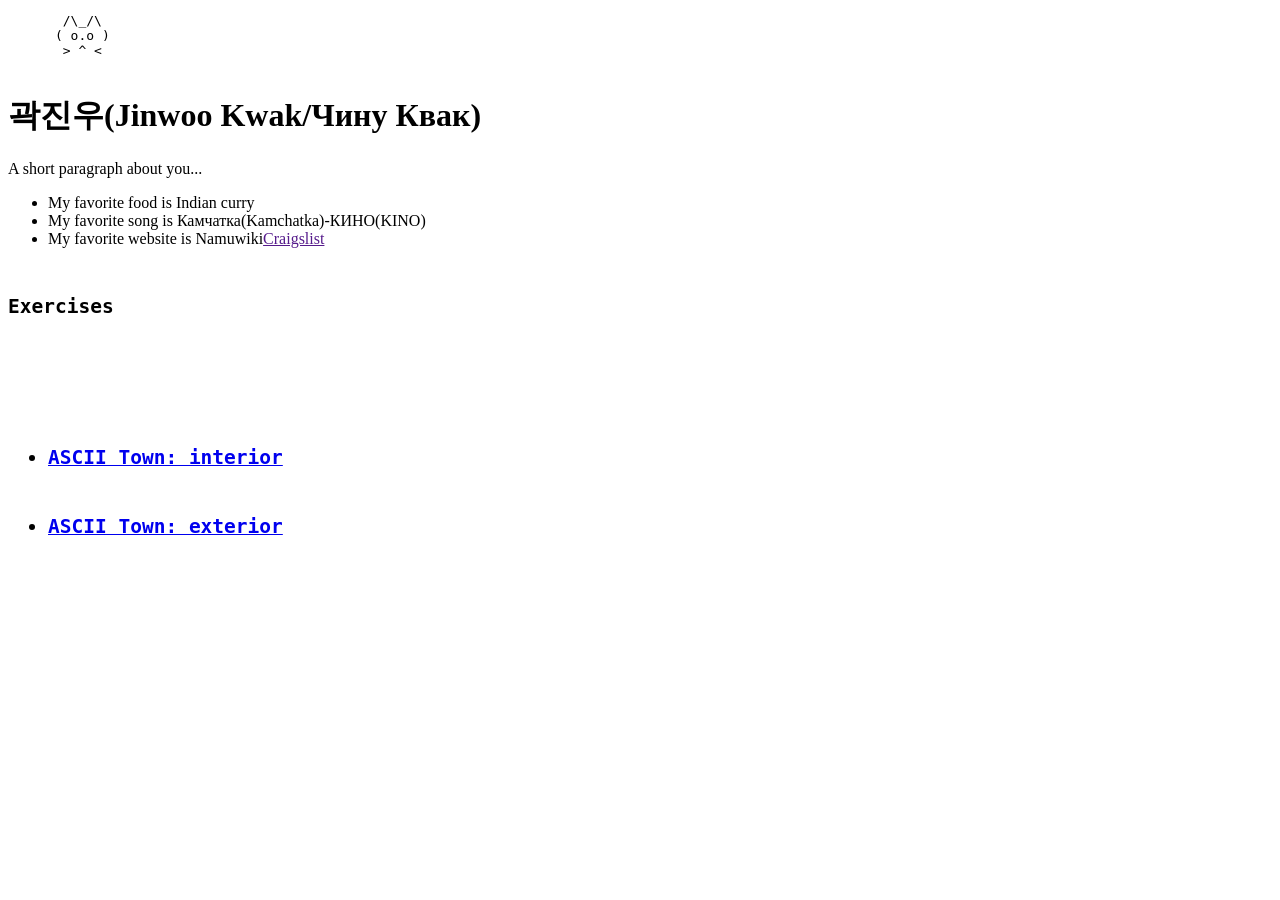
==== index.html @ 53a156f2 "Fixed some code" ====
<!DOCTYPE html>
<html>

<head>
  <title>Jinwoo Kwak | UI Design Programming 1</title>
  <meta charset="utf-8" />
</head>

<body>

  <!-- this is where my code is-->
  <div id="grid">
    <div id="left-column" class="scroll">  

      <pre>
       /\_/\
      ( o.o )
       > ^ <
      </pre>
      <!-- my favorite pokemon -->
      <!-- <img src="https://archives.bulbagarden.net/media/upload/2/24/Spr_2c_054.png" alt="Psyduck" /> -->

      <!-- about me-->
      <h1>곽진우(Jinwoo Kwak/Чину Квак)</h1>  
      <p class="desc">A short paragraph about you...</p>
      <ul>
        <li>My favorite food is Indian curry</li>
        <li>My favorite song is Камчатка(Kamchatka)-КИНО(KINO)</li>
        <li>My favorite website is Namuwiki<a href="">Craigslist</a></li>
      </ul>
    </div>
  </div>
</body>
</html>

<!DOCTYPE html>
<html>
  <head>
        <title>Ascii Town: jinwoo</title>
        <meta charset="utf-8" />
  </head>
  <body>
    <div id="grid">
    <div id="left-column" class="scroll"> 
    <pre>
      <h2>Exercises<h2/>
        <ul>
          <li><a href="ascii_town/interior-jinwookwak.html">ASCII Town: interior</a></li>
          <li><a href="ascii_town/exterior-jinwookwak.html">ASCII Town: exterior</a></li>
        </ul>
    </pre>
  </body>
</html>
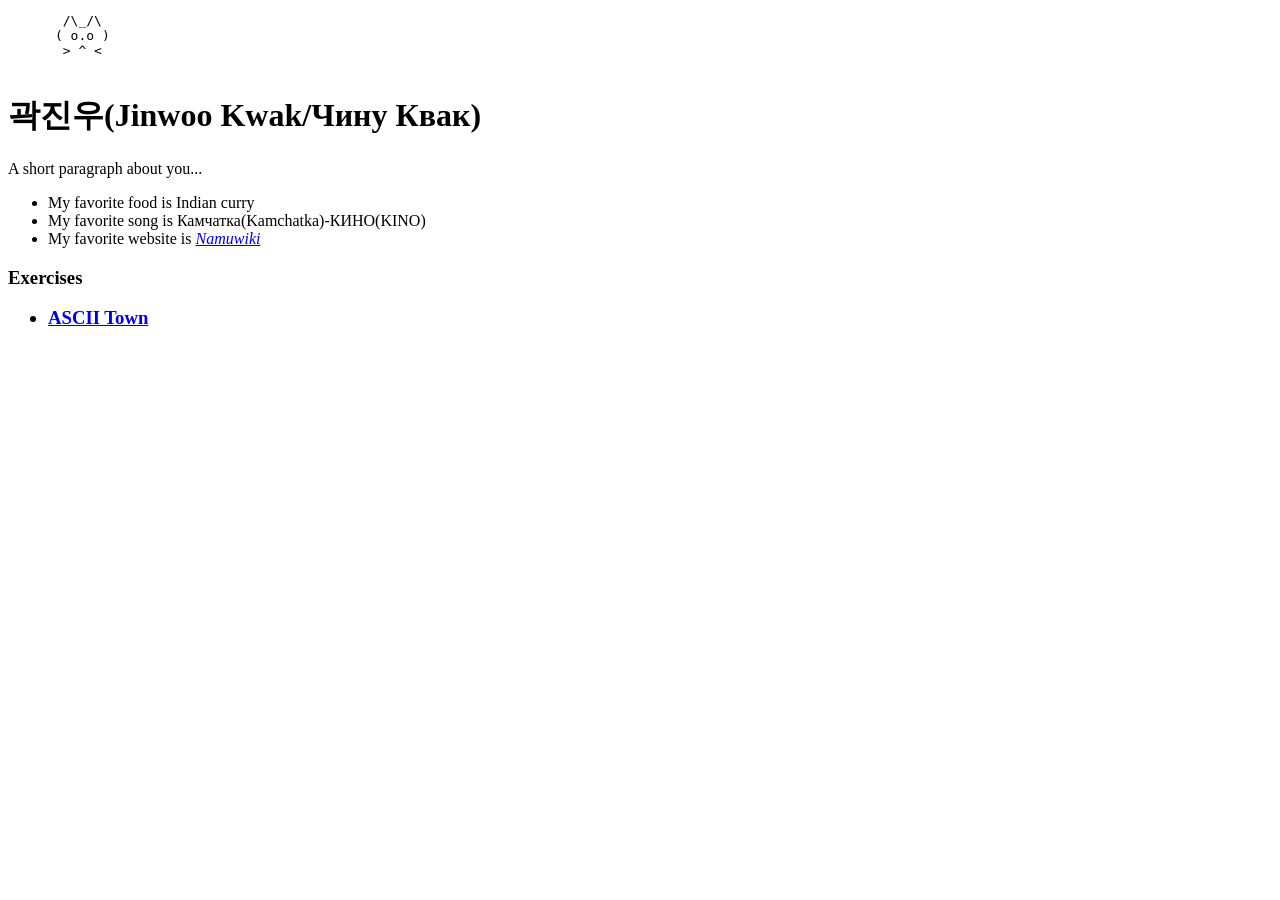
==== commit bd2b0b19: "Linked ascii town in my website" ====
--- a/index.html
+++ b/index.html
@@ -26,28 +26,13 @@
       <ul>
         <li>My favorite food is Indian curry</li>
         <li>My favorite song is Камчатка(Kamchatka)-КИНО(KINO)</li>
-        <li>My favorite website is Namuwiki<a href="">Craigslist</a></li>
+        <li>My favorite website is <a href="https://namu.wiki/w/나무위키:대문"><em>Namuwiki</em></a></li>
       </ul>
+      <h3>Exercises<h3/>
+        <ul>
+          <li><a href="ascii_town/exterior-jinwookwak.html">ASCII Town</a></li>
+        </ul>
     </div>
   </div>
 </body>
 </html>
-
-<!DOCTYPE html>
-<html>
-  <head>
-        <title>Ascii Town: jinwoo</title>
-        <meta charset="utf-8" />
-  </head>
-  <body>
-    <div id="grid">
-    <div id="left-column" class="scroll"> 
-    <pre>
-      <h2>Exercises<h2/>
-        <ul>
-          <li><a href="ascii_town/interior-jinwookwak.html">ASCII Town: interior</a></li>
-          <li><a href="ascii_town/exterior-jinwookwak.html">ASCII Town: exterior</a></li>
-        </ul>
-    </pre>
-  </body>
-</html>
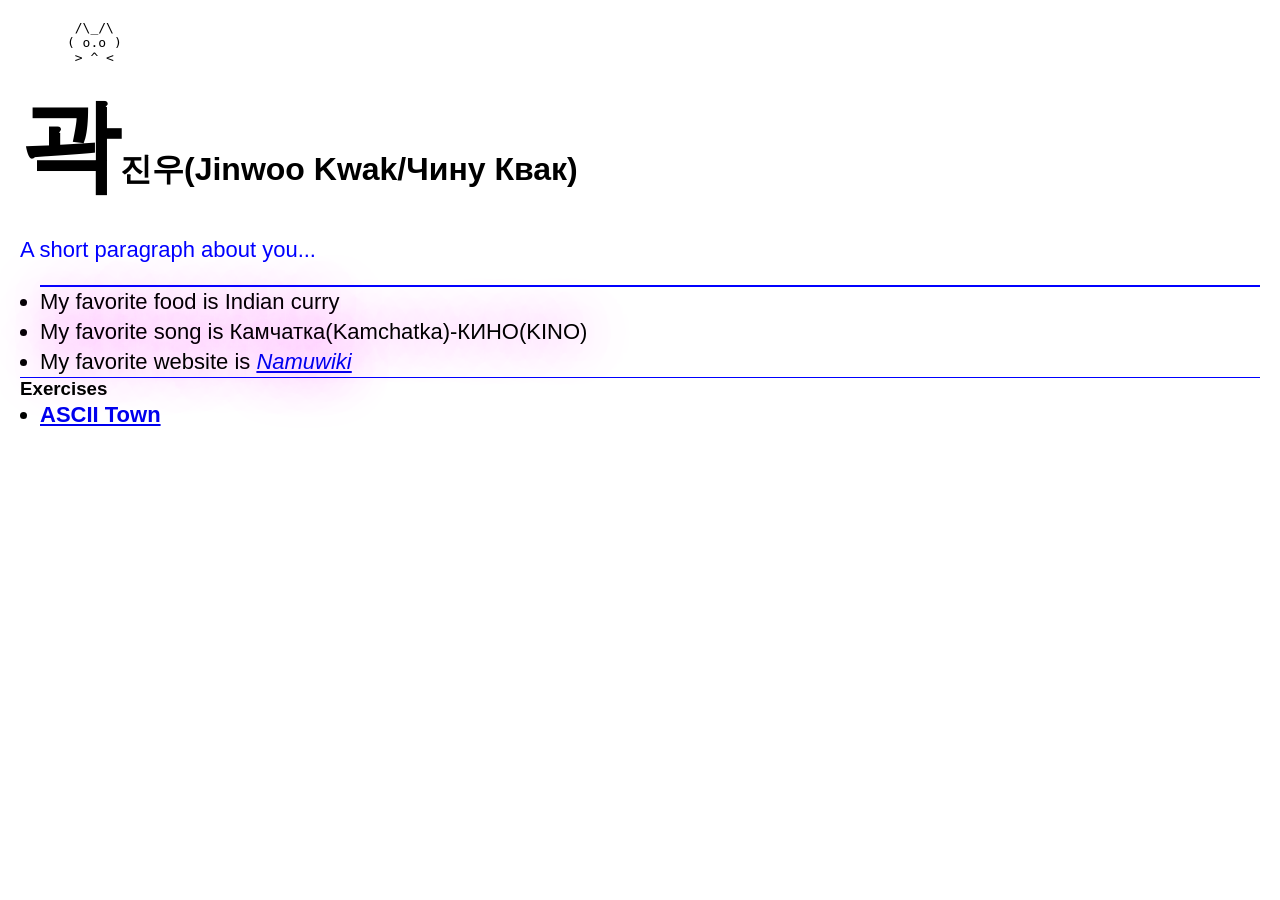
==== commit b2d2ad8d: "change some code" ====
--- a/index.html
+++ b/index.html
@@ -4,6 +4,11 @@
 <head>
   <title>Jinwoo Kwak | UI Design Programming 1</title>
   <meta charset="utf-8" />
+  <link rel="stylesheet" type="text/css" href="assets/style.css">
+  <style>
+    li{
+      color: black;
+  </style>
 </head>
 
 <body>
@@ -21,14 +26,14 @@
       <!-- <img src="https://archives.bulbagarden.net/media/upload/2/24/Spr_2c_054.png" alt="Psyduck" /> -->
 
       <!-- about me-->
-      <h1>곽진우(Jinwoo Kwak/Чину Квак)</h1>  
-      <p class="desc">A short paragraph about you...</p>
-      <ul>
-        <li>My favorite food is Indian curry</li>
+      <h1><span class="cursive">곽</span>진우(Jinwoo Kwak/Чину Квак)</h1>
+      <p class="desc" style="font-family: helvetica; color: blue;">A short paragraph about you...</p>
+      <ul class="border" id="fav-list">
+        <li class="border">My favorite food is Indian curry</li>
         <li>My favorite song is Камчатка(Kamchatka)-КИНО(KINO)</li>
         <li>My favorite website is <a href="https://namu.wiki/w/나무위키:대문"><em>Namuwiki</em></a></li>
       </ul>
-      <h3>Exercises<h3/>
+      <h3 class="border">Exercises<h3/>
         <ul>
           <li><a href="ascii_town/exterior-jinwookwak.html">ASCII Town</a></li>
         </ul>
--- a/assets/style.css
+++ b/assets/style.css
@@ -0,0 +1,73 @@
+* {
+	margin:  0px;
+	padding:  0px;
+	box-sizing: border-box;
+}
+
+/* adjusting fonts */
+
+body {
+	font-family: -apple-system, BlinkMacSystemFont, helvetica, arial, sans-serif;
+	transition: background 500ms ease;
+}
+
+p, li {
+	font-size:  22px;
+	line-height: 30px;
+}
+
+li{
+	color: purple;
+}
+/* adjusting spacing */
+#fav-list{
+	text-shadow: 0px 0px 50px magenta;
+}
+.cursive {
+	font-size:  100px;
+    font-family: -apple-system, BlinkMacSystemFont, helvetica, arial, cursive;
+}
+
+#left-column {
+	padding: 20px;
+}
+
+h1, p {
+	margin-bottom:  20px;
+}
+
+ul, ol {
+	margin-left: 20px;
+}
+
+img {
+	max-width: 100%;
+	height:  auto;
+}
+
+.border{
+	border-top: 1px solid blue;
+} ;
+/* uncomment the code below to set the grid */
+
+/*#grid {
+	display: grid;
+	grid-template-columns: 1fr 1fr;
+}
+
+body {
+	overflow: hidden;
+}
+
+.scroll {
+	padding:  20px;
+	overflow: scroll;
+	height: 100vh;
+}
+
+#left-column {
+}
+
+곽right-column {
+	background: #333;
+}*/
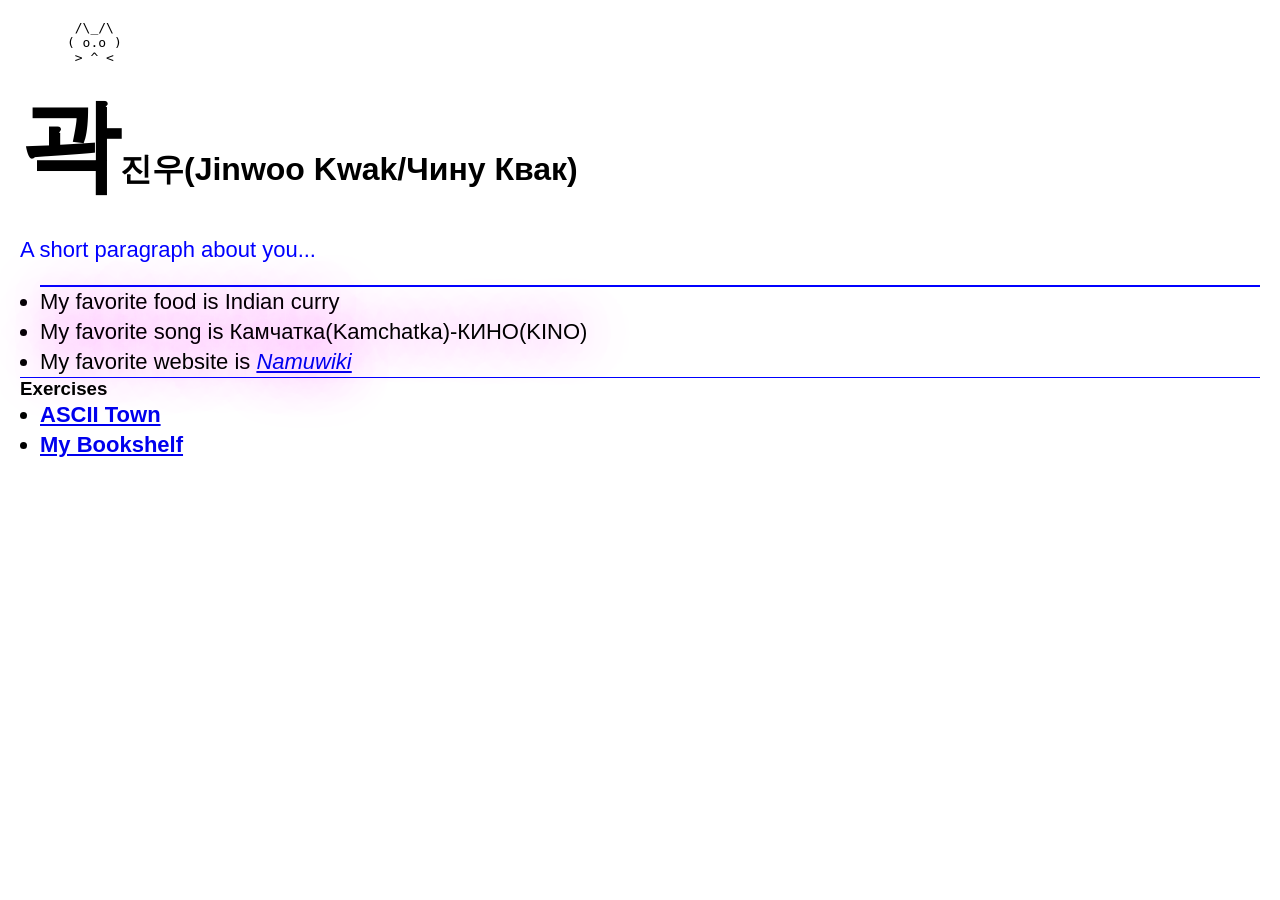
==== commit 3e551a84: "Add somthing in site" ====
--- a/index.html
+++ b/index.html
@@ -36,6 +36,7 @@
       <h3 class="border">Exercises<h3/>
         <ul>
           <li><a href="ascii_town/exterior-jinwookwak.html">ASCII Town</a></li>
+          <li><a href="myshelf/bookcase-jinwookwak.html">My Bookshelf</a></li>
         </ul>
     </div>
   </div>
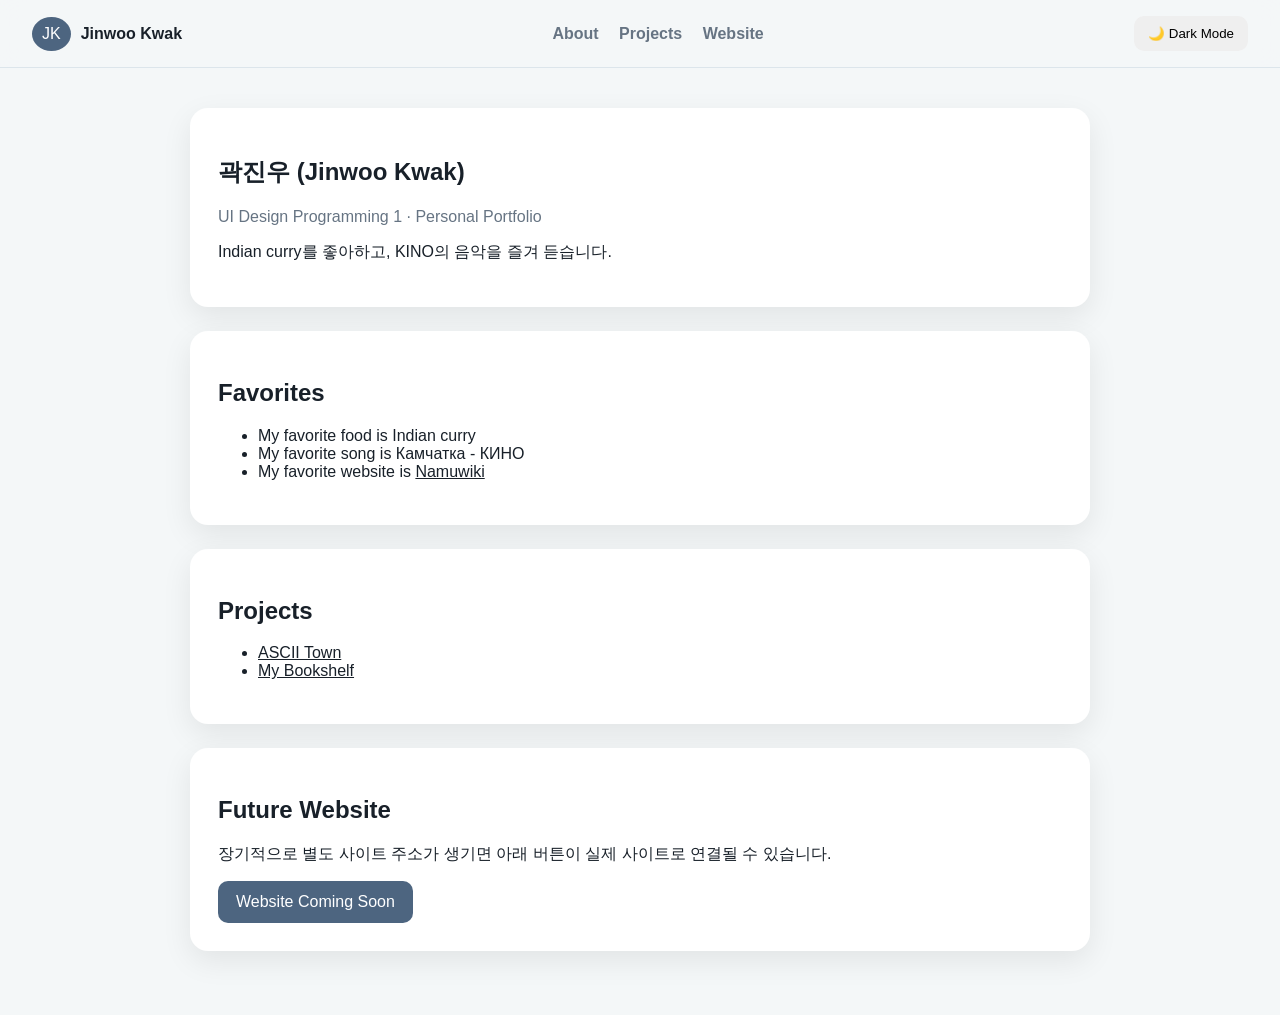
==== commit b76156df: "change ui and add dark mode" ====
--- a/index.html
+++ b/index.html
@@ -1,44 +1,59 @@
 <!DOCTYPE html>
-<html>
+<html lang="ko">
+<head>
+<meta charset="utf-8"/>
+<meta name="viewport" content="width=device-width, initial-scale=1"/>
+<title>Jinwoo Kwak | Portfolio</title>
+<link rel="stylesheet" href="assets/style.css">
+</head>
+<body>
+<header class="site-header">
+  <a class="brand" href="#"><span>JK</span><strong>Jinwoo Kwak</strong></a>
+  <nav>
+    <a href="#about">About</a>
+    <a href="#projects">Projects</a>
+    <a href="#website-link">Website</a>
+  </nav>
+  <button id="themeToggle">🌙 Dark Mode</button>
+</header>
 
-<head>
-  <title>Jinwoo Kwak | UI Design Programming 1</title>
-  <meta charset="utf-8" />
-  <link rel="stylesheet" type="text/css" href="assets/style.css">
-  <style>
-    li{
-      color: black;
-  </style>
-</head>
+<main class="container">
+<section class="hero" id="about">
+<h1>곽진우 (Jinwoo Kwak)</h1>
+<p class="lead">UI Design Programming 1 · Personal Portfolio</p>
+<p>Indian curry를 좋아하고, KINO의 음악을 즐겨 듣습니다.</p>
+</section>
 
-<body>
+<section class="card">
+<h2>Favorites</h2>
+<ul>
+<li>My favorite food is Indian curry</li>
+<li>My favorite song is Камчатка - КИНО</li>
+<li>My favorite website is <a href="https://namu.wiki/w/나무위키:대문">Namuwiki</a></li>
+</ul>
+</section>
 
-  <!-- this is where my code is-->
-  <div id="grid">
-    <div id="left-column" class="scroll">  
+<section class="card" id="projects">
+<h2>Projects</h2>
+<ul>
+<li><a href="ascii_town/exterior-jinwookwak.html">ASCII Town</a></li>
+<li><a href="myshelf/bookcase-jinwookwak.html">My Bookshelf</a></li>
+</ul>
+</section>
 
-      <pre>
-       /\_/\
-      ( o.o )
-       > ^ <
-      </pre>
-      <!-- my favorite pokemon -->
-      <!-- <img src="https://archives.bulbagarden.net/media/upload/2/24/Spr_2c_054.png" alt="Psyduck" /> -->
+<section class="card" id="website-link">
+<h2>Future Website</h2>
+<p>장기적으로 별도 사이트 주소가 생기면 아래 버튼이 실제 사이트로 연결될 수 있습니다.</p>
+<a class="button disabled" href="#" aria-disabled="true">Website Coming Soon</a>
+</section>
+</main>
 
-      <!-- about me-->
-      <h1><span class="cursive">곽</span>진우(Jinwoo Kwak/Чину Квак)</h1>
-      <p class="desc" style="font-family: helvetica; color: blue;">A short paragraph about you...</p>
-      <ul class="border" id="fav-list">
-        <li class="border">My favorite food is Indian curry</li>
-        <li>My favorite song is Камчатка(Kamchatka)-КИНО(KINO)</li>
-        <li>My favorite website is <a href="https://namu.wiki/w/나무위키:대문"><em>Namuwiki</em></a></li>
-      </ul>
-      <h3 class="border">Exercises<h3/>
-        <ul>
-          <li><a href="ascii_town/exterior-jinwookwak.html">ASCII Town</a></li>
-          <li><a href="myshelf/bookcase-jinwookwak.html">My Bookshelf</a></li>
-        </ul>
-    </div>
-  </div>
+<script>
+const btn=document.getElementById('themeToggle');
+btn.onclick=()=>{
+ document.body.classList.toggle('dark');
+ btn.textContent=document.body.classList.contains('dark')?'☀️ Light Mode':'🌙 Dark Mode';
+};
+</script>
 </body>
-</html>
+</html>
--- a/assets/style.css
+++ b/assets/style.css
@@ -1,73 +1,16 @@
-* {
-	margin:  0px;
-	padding:  0px;
-	box-sizing: border-box;
+:root{
+--bg:#f4f7f8;--panel:#fff;--text:#182029;--muted:#667483;--primary:#4d6580;
 }
-
-/* adjusting fonts */
-
-body {
-	font-family: -apple-system, BlinkMacSystemFont, helvetica, arial, sans-serif;
-	transition: background 500ms ease;
-}
-
-p, li {
-	font-size:  22px;
-	line-height: 30px;
-}
-
-li{
-	color: purple;
-}
-/* adjusting spacing */
-#fav-list{
-	text-shadow: 0px 0px 50px magenta;
-}
-.cursive {
-	font-size:  100px;
-    font-family: -apple-system, BlinkMacSystemFont, helvetica, arial, cursive;
-}
-
-#left-column {
-	padding: 20px;
-}
-
-h1, p {
-	margin-bottom:  20px;
-}
-
-ul, ol {
-	margin-left: 20px;
-}
-
-img {
-	max-width: 100%;
-	height:  auto;
-}
-
-.border{
-	border-top: 1px solid blue;
-} ;
-/* uncomment the code below to set the grid */
-
-/*#grid {
-	display: grid;
-	grid-template-columns: 1fr 1fr;
-}
-
-body {
-	overflow: hidden;
-}
-
-.scroll {
-	padding:  20px;
-	overflow: scroll;
-	height: 100vh;
-}
-
-#left-column {
-}
-
-곽right-column {
-	background: #333;
-}*/+body{margin:0;font-family:-apple-system,BlinkMacSystemFont,'Segoe UI',sans-serif;background:var(--bg);color:var(--text);}
+.site-header{position:sticky;top:0;display:flex;justify-content:space-between;align-items:center;padding:16px 32px;background:rgba(244,247,248,.9);backdrop-filter:blur(12px);border-bottom:1px solid #dce5eb;}
+.brand{text-decoration:none;color:var(--text);display:flex;gap:10px;align-items:center}
+.brand span{background:var(--primary);color:white;border-radius:50%;padding:8px 10px}
+nav a{margin:0 8px;text-decoration:none;color:var(--muted);font-weight:600}
+.container{max-width:900px;margin:auto;padding:40px 20px}
+.hero,.card{background:var(--panel);padding:28px;border-radius:18px;box-shadow:0 10px 30px rgba(0,0,0,.08);margin-bottom:24px}
+.lead{color:var(--muted)}
+.button{display:inline-block;padding:12px 18px;background:var(--primary);color:white;text-decoration:none;border-radius:10px}
+#themeToggle{padding:10px 14px;border:none;border-radius:10px;cursor:pointer}
+body.dark{--bg:#111827;--panel:#1f2937;--text:#f3f4f6;--muted:#cbd5e1;--primary:#7aa6c8}
+body.dark .site-header{background:rgba(17,24,39,.92);border-color:#374151}
+a{color:inherit}
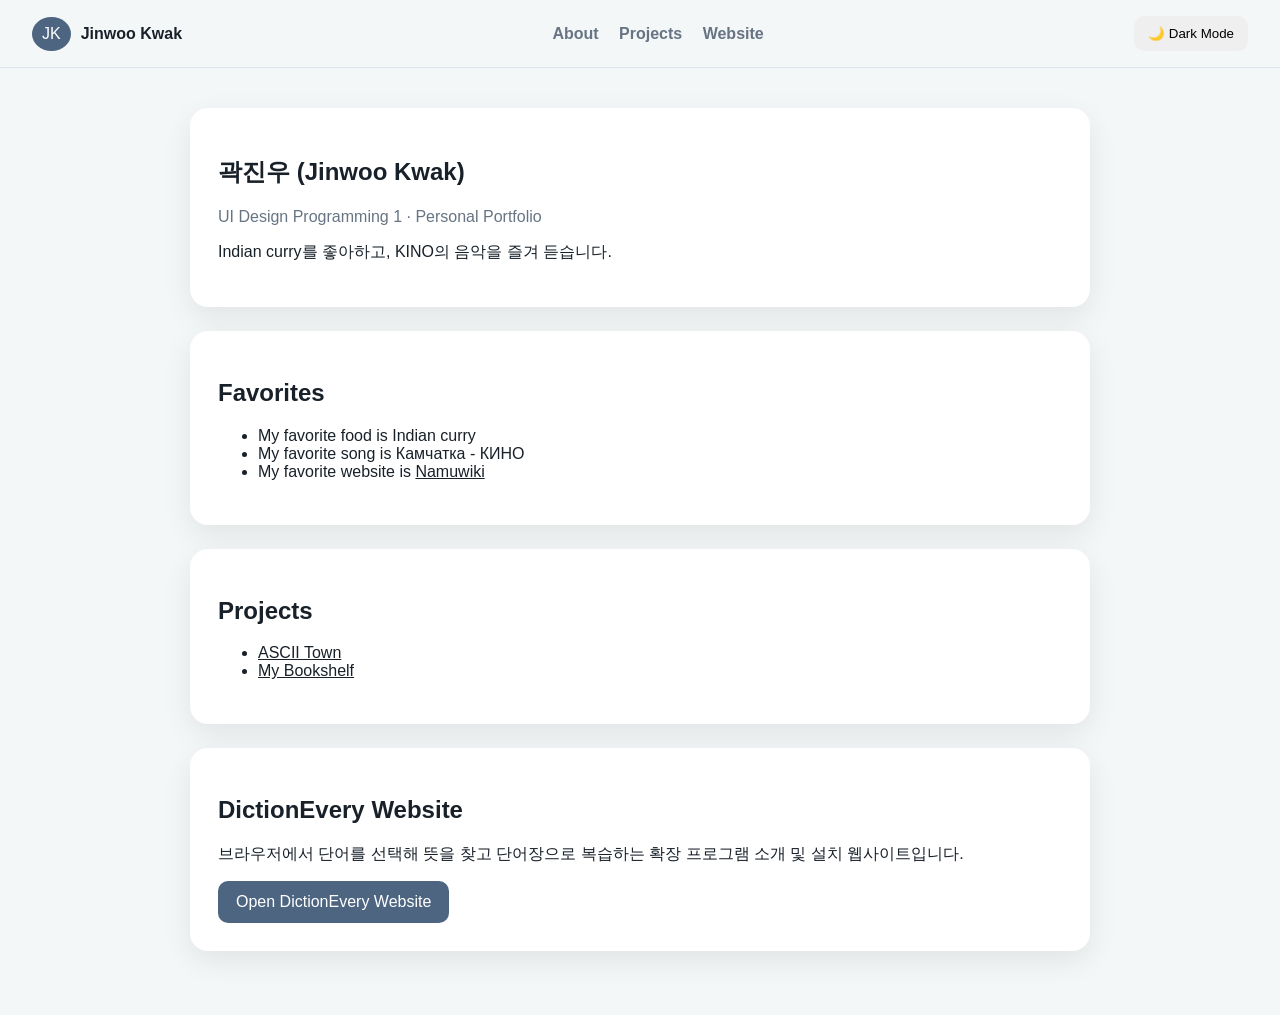
==== commit aa7e573a: "add new link." ====
--- a/index.html
+++ b/index.html
@@ -42,9 +42,9 @@
 </section>
 
 <section class="card" id="website-link">
-<h2>Future Website</h2>
-<p>장기적으로 별도 사이트 주소가 생기면 아래 버튼이 실제 사이트로 연결될 수 있습니다.</p>
-<a class="button disabled" href="#" aria-disabled="true">Website Coming Soon</a>
+<h2>DictionEvery Website</h2>
+<p>브라우저에서 단어를 선택해 뜻을 찾고 단어장으로 복습하는 확장 프로그램 소개 및 설치 웹사이트입니다.</p>
+<a class="button" href="dictionevery/index.html">Open DictionEvery Website</a>
 </section>
 </main>
 
@@ -56,4 +56,4 @@
 };
 </script>
 </body>
-</html>+</html>
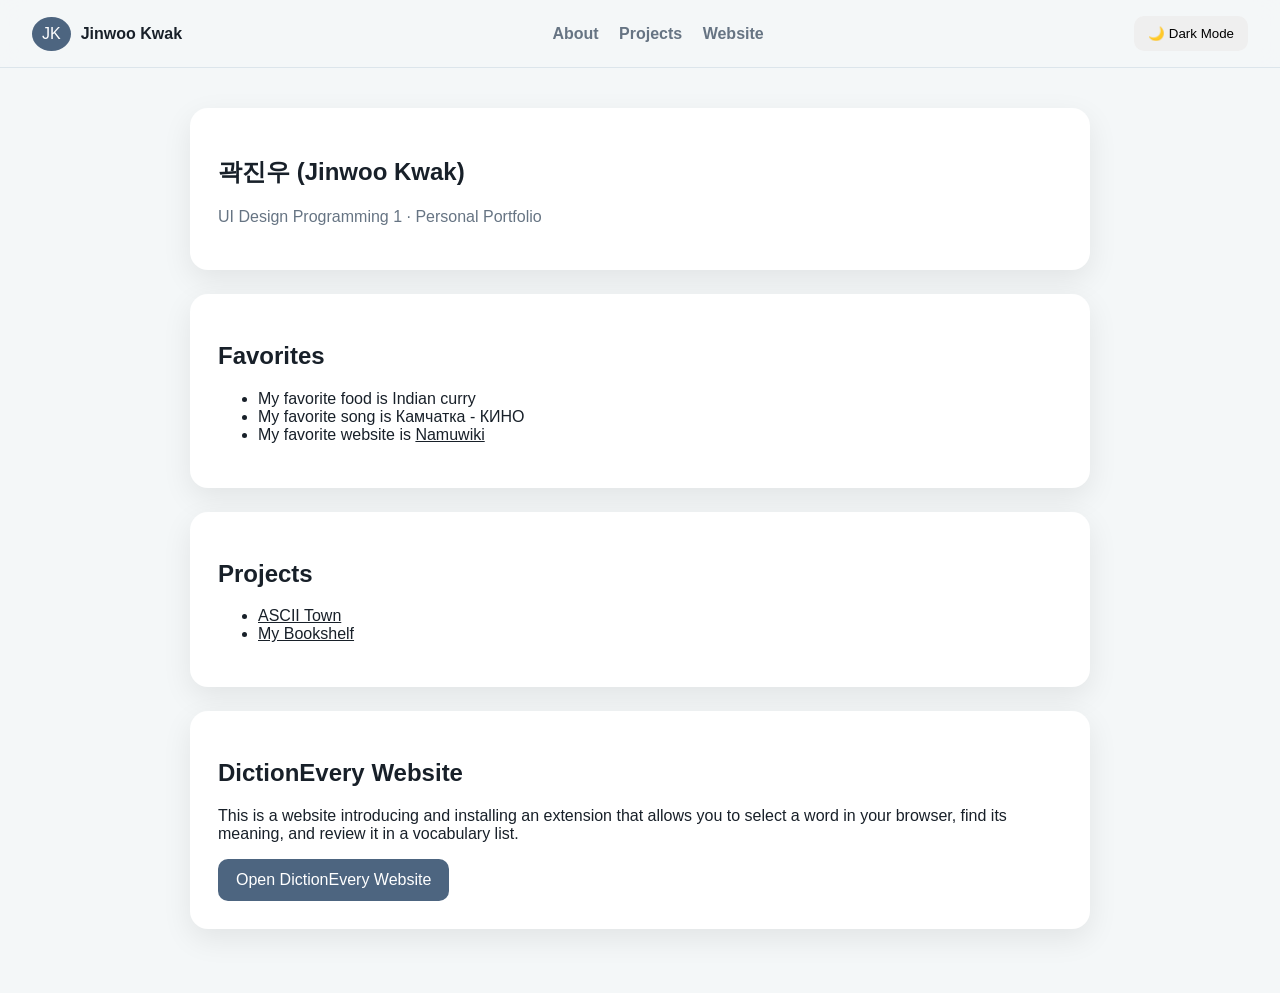
==== commit 33c9a6eb: "Update to link the DictionEvery website." ====
--- a/index.html
+++ b/index.html
@@ -21,7 +21,6 @@
 <section class="hero" id="about">
 <h1>곽진우 (Jinwoo Kwak)</h1>
 <p class="lead">UI Design Programming 1 · Personal Portfolio</p>
-<p>Indian curry를 좋아하고, KINO의 음악을 즐겨 듣습니다.</p>
 </section>
 
 <section class="card">
@@ -43,8 +42,8 @@
 
 <section class="card" id="website-link">
 <h2>DictionEvery Website</h2>
-<p>브라우저에서 단어를 선택해 뜻을 찾고 단어장으로 복습하는 확장 프로그램 소개 및 설치 웹사이트입니다.</p>
-<a class="button" href="dictionevery/index.html">Open DictionEvery Website</a>
+<p>This is a website introducing and installing an extension that allows you to select a word in your browser, find its meaning, and review it in a vocabulary list.</p>
+<a class="button" href="https://jinwoo-kwak.github.io/DictionEvery/">Open DictionEvery Website</a>
 </section>
 </main>
 
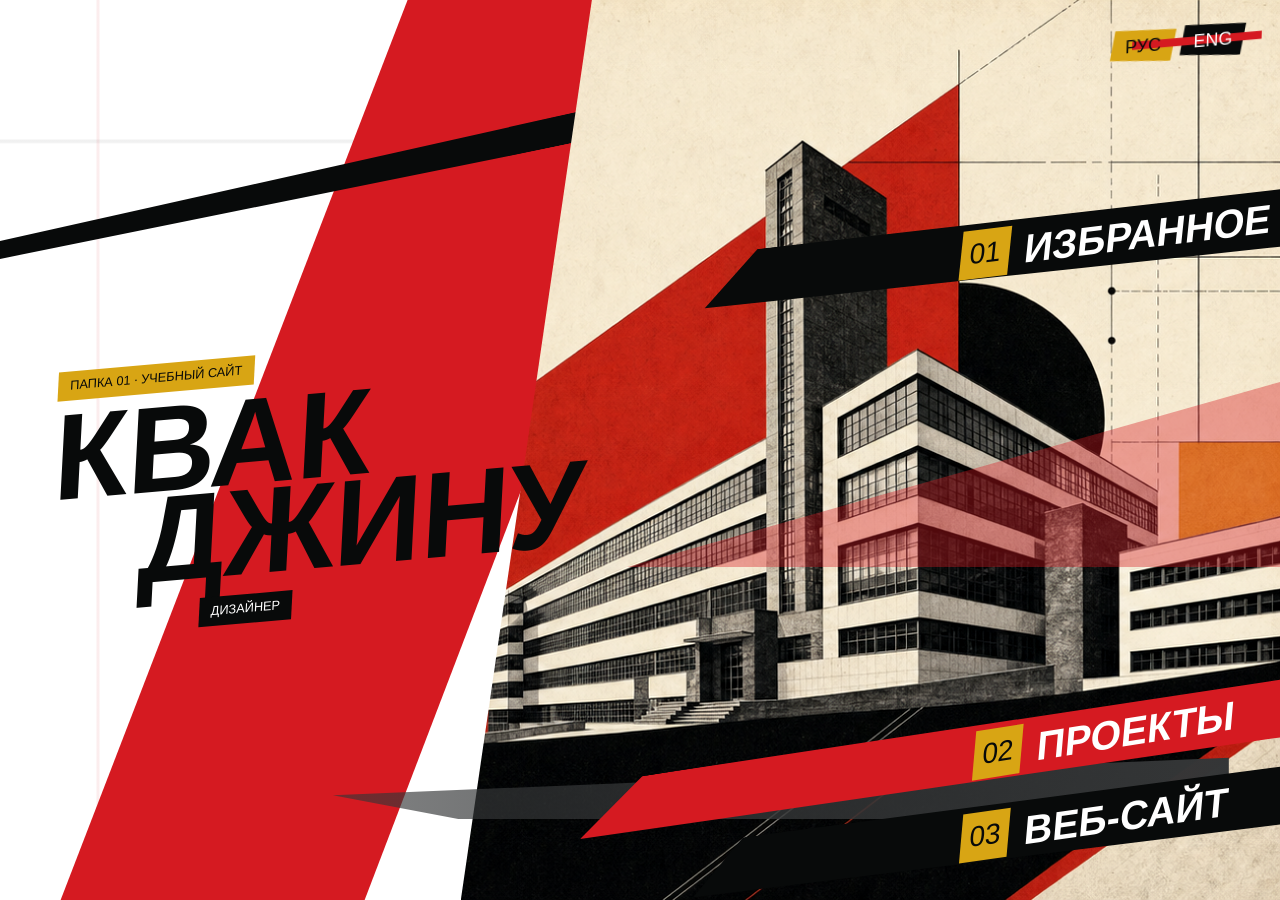
==== commit fb5df21f: "Change Theme" ====
--- a/index.html
+++ b/index.html
@@ -1,58 +1,51 @@
 <!DOCTYPE html>
-<html lang="ko">
+<html lang="ru">
 <head>
 <meta charset="utf-8"/>
 <meta name="viewport" content="width=device-width, initial-scale=1"/>
-<title>Jinwoo Kwak | Portfolio</title>
-<link rel="stylesheet" href="assets/style.css">
+<title>Квак Джину</title>
+<link rel="stylesheet" href="assets/style.css?v=poster-composition-4">
 </head>
-<body>
-<header class="site-header">
-  <a class="brand" href="#"><span>JK</span><strong>Jinwoo Kwak</strong></a>
-  <nav>
-    <a href="#about">About</a>
-    <a href="#projects">Projects</a>
-    <a href="#website-link">Website</a>
-  </nav>
-  <button id="themeToggle">🌙 Dark Mode</button>
-</header>
+<body class="page-home" data-page-title="pageTitleHome">
+<div class="language-switch poster-language" aria-label="Language">
+  <button class="active" type="button" data-lang-toggle="ru" aria-pressed="true">РУС</button>
+  <button type="button" data-lang-toggle="en" aria-pressed="false">ENG</button>
+</div>
 
-<main class="container">
-<section class="hero" id="about">
-<h1>곽진우 (Jinwoo Kwak)</h1>
-<p class="lead">UI Design Programming 1 · Personal Portfolio</p>
-</section>
+<main>
+  <section class="hero poster-home" aria-labelledby="hero-title">
+    <div class="hero-geometry" aria-hidden="true">
+      <span class="wedge wedge-red"></span>
+      <span class="wedge wedge-black"></span>
+      <span class="hero-campus"></span>
+    </div>
 
-<section class="card">
-<h2>Favorites</h2>
-<ul>
-<li>My favorite food is Indian curry</li>
-<li>My favorite song is Камчатка - КИНО</li>
-<li>My favorite website is <a href="https://namu.wiki/w/나무위키:대문">Namuwiki</a></li>
-</ul>
-</section>
+    <div class="hero-copy">
+      <p class="folio" data-i18n="folio">ПАПКА 01 · УЧЕБНЫЙ САЙТ</p>
+      <h1 id="hero-title">
+        <span data-i18n="heroTitleA">КВАК</span>
+        <span data-i18n="heroTitleB">ДЖИНУ</span>
+      </h1>
+      <p class="designer-tag" data-i18n="designerTag">ДИЗАЙНЕР</p>
+    </div>
 
-<section class="card" id="projects">
-<h2>Projects</h2>
-<ul>
-<li><a href="ascii_town/exterior-jinwookwak.html">ASCII Town</a></li>
-<li><a href="myshelf/bookcase-jinwookwak.html">My Bookshelf</a></li>
-</ul>
-</section>
-
-<section class="card" id="website-link">
-<h2>DictionEvery Website</h2>
-<p>This is a website introducing and installing an extension that allows you to select a word in your browser, find its meaning, and review it in a vocabulary list.</p>
-<a class="button" href="https://jinwoo-kwak.github.io/DictionEvery/">Open DictionEvery Website</a>
-</section>
+    <nav class="poster-links" aria-label="Poster navigation">
+      <a class="poster-link poster-link-favorites" href="favorites.html">
+        <span>01</span>
+        <strong data-i18n="enterFavorites">ИЗБРАННОЕ</strong>
+      </a>
+      <a class="poster-link poster-link-projects" href="projects.html">
+        <span>02</span>
+        <strong data-i18n="enterProjects">ПРОЕКТЫ</strong>
+      </a>
+      <a class="poster-link poster-link-website" href="website.html">
+        <span>03</span>
+        <strong data-i18n="enterWebsite">ВЕБ-САЙТ</strong>
+      </a>
+    </nav>
+  </section>
 </main>
 
-<script>
-const btn=document.getElementById('themeToggle');
-btn.onclick=()=>{
- document.body.classList.toggle('dark');
- btn.textContent=document.body.classList.contains('dark')?'☀️ Light Mode':'🌙 Dark Mode';
-};
-</script>
+<script src="assets/site.js?v=poster-pages-1"></script>
 </body>
 </html>
--- a/assets/style.css
+++ b/assets/style.css
@@ -1,16 +1,1092 @@
-:root{
---bg:#f4f7f8;--panel:#fff;--text:#182029;--muted:#667483;--primary:#4d6580;
-}
-body{margin:0;font-family:-apple-system,BlinkMacSystemFont,'Segoe UI',sans-serif;background:var(--bg);color:var(--text);}
-.site-header{position:sticky;top:0;display:flex;justify-content:space-between;align-items:center;padding:16px 32px;background:rgba(244,247,248,.9);backdrop-filter:blur(12px);border-bottom:1px solid #dce5eb;}
-.brand{text-decoration:none;color:var(--text);display:flex;gap:10px;align-items:center}
-.brand span{background:var(--primary);color:white;border-radius:50%;padding:8px 10px}
-nav a{margin:0 8px;text-decoration:none;color:var(--muted);font-weight:600}
-.container{max-width:900px;margin:auto;padding:40px 20px}
-.hero,.card{background:var(--panel);padding:28px;border-radius:18px;box-shadow:0 10px 30px rgba(0,0,0,.08);margin-bottom:24px}
-.lead{color:var(--muted)}
-.button{display:inline-block;padding:12px 18px;background:var(--primary);color:white;text-decoration:none;border-radius:10px}
-#themeToggle{padding:10px 14px;border:none;border-radius:10px;cursor:pointer}
-body.dark{--bg:#111827;--panel:#1f2937;--text:#f3f4f6;--muted:#cbd5e1;--primary:#7aa6c8}
-body.dark .site-header{background:rgba(17,24,39,.92);border-color:#374151}
-a{color:inherit}
+:root {
+  --white: #fff;
+  --ink: #080a0a;
+  --red: #d51a21;
+  --red-dark: #a91016;
+  --yellow: #d8a514;
+  --graphite: #343637;
+  --paper-line: rgba(8, 10, 10, .10);
+  --display: Impact, "Arial Black", "Helvetica Neue Condensed Black", "Arial Narrow", sans-serif;
+  --text: "Arial Narrow", Arial, Helvetica, sans-serif;
+}
+
+* {
+  box-sizing: border-box;
+}
+
+html,
+body {
+  width: 100%;
+  min-height: 100%;
+  margin: 0;
+}
+
+body {
+  overflow: hidden;
+  background: var(--white);
+  color: var(--ink);
+  font-family: var(--text);
+  text-transform: uppercase;
+}
+
+a,
+button {
+  color: inherit;
+  font: inherit;
+}
+
+a {
+  text-decoration: none;
+}
+
+button {
+  border: 0;
+  cursor: pointer;
+}
+
+main,
+.poster-home,
+.poster-page {
+  width: 100vw;
+  min-height: 100dvh;
+}
+
+.poster-home,
+.poster-page {
+  position: relative;
+  overflow: hidden;
+  background:
+    linear-gradient(90deg, transparent 0 96px, rgba(213, 26, 33, .08) 97px 99px, transparent 100px),
+    linear-gradient(0deg, transparent 0 84%, rgba(8, 10, 10, .06) 84.2% 84.4%, transparent 84.6%),
+    var(--white);
+}
+
+.poster-home::before,
+.poster-home::after,
+.poster-page::before,
+.poster-page::after {
+  content: "";
+  position: absolute;
+  pointer-events: none;
+}
+
+/* Language switch: graphic type, not a framed control. */
+.poster-language {
+  position: fixed;
+  top: 24px;
+  right: 36px;
+  z-index: 120;
+  display: grid;
+  grid-template-columns: 1fr 1fr;
+  gap: 8px;
+  width: 132px;
+  transform: rotate(-5deg) skewX(-7deg);
+}
+
+.poster-language::after {
+  content: "";
+  position: absolute;
+  right: -18px;
+  top: 14px;
+  z-index: -1;
+  width: 130px;
+  height: 8px;
+  background: var(--red);
+}
+
+.poster-language button {
+  position: relative;
+  height: 38px;
+  padding: 0 8px;
+  background: transparent;
+  color: var(--white);
+  font-family: var(--display);
+  font-size: 18px;
+  line-height: 1;
+  letter-spacing: 0;
+  text-align: center;
+}
+
+.poster-language button::before {
+  content: "";
+  position: absolute;
+  inset: 2px -2px;
+  z-index: -1;
+  background: var(--ink);
+  clip-path: polygon(7% 0, 100% 8%, 92% 100%, 0 86%);
+}
+
+.poster-language button.active {
+  color: var(--ink);
+}
+
+.poster-language button.active::before {
+  background: var(--yellow);
+}
+
+.poster-language button:not(.active):hover::before,
+.poster-language button:not(.active):focus-visible::before {
+  background: var(--red);
+}
+
+/* Shared constructivist rails. */
+.poster-link,
+.back-poster,
+.page-switchers a,
+.project-poster-link,
+.website-poster-button {
+  position: absolute;
+  z-index: 40;
+  display: flex;
+  align-items: center;
+  gap: clamp(10px, 1.2vw, 18px);
+  height: clamp(48px, 5vw, 72px);
+  padding: 0 clamp(22px, 3vw, 46px);
+  overflow: visible;
+  border: 0;
+  background: var(--rail-bg, var(--ink));
+  color: var(--white);
+  clip-path: polygon(6% 0, 100% 10%, 93% 100%, 0 82%);
+  font-family: var(--display);
+  letter-spacing: 0;
+  line-height: .86;
+  white-space: nowrap;
+  transition: filter .18s ease, transform .18s ease, background .18s ease;
+}
+
+.poster-link::after,
+.back-poster::after,
+.page-switchers a::after,
+.project-poster-link::after,
+.website-poster-button::after {
+  content: "";
+  position: absolute;
+  left: -9vw;
+  right: -9vw;
+  bottom: -7px;
+  z-index: -1;
+  height: 8px;
+  background: var(--rail-line, var(--red));
+  clip-path: polygon(0 28%, 100% 0, 96% 100%, 3% 82%);
+}
+
+.poster-link:hover,
+.poster-link:focus-visible,
+.back-poster:hover,
+.back-poster:focus-visible,
+.page-switchers a:hover,
+.page-switchers a:focus-visible,
+.project-poster-link:hover,
+.project-poster-link:focus-visible,
+.website-poster-button:hover,
+.website-poster-button:focus-visible {
+  background: var(--rail-hover, var(--red));
+  filter: contrast(1.12) saturate(1.15);
+}
+
+.poster-link span,
+.project-poster-link span,
+.favorite-poster-item span {
+  flex: 0 0 auto;
+  display: grid;
+  place-items: center;
+  width: clamp(38px, 3.8vw, 54px);
+  height: clamp(38px, 3.8vw, 54px);
+  background: var(--yellow);
+  color: var(--ink);
+  font-family: var(--display);
+  font-size: clamp(20px, 2.2vw, 31px);
+  line-height: 1;
+}
+
+.poster-link strong,
+.project-poster-link strong {
+  display: block;
+  min-width: 0;
+  color: var(--white);
+  font-family: var(--display);
+  font-size: clamp(28px, 3.1vw, 48px);
+  font-weight: 900;
+  letter-spacing: 0;
+}
+
+/* Home poster. */
+.hero-geometry {
+  position: absolute;
+  inset: 0;
+  z-index: 1;
+  pointer-events: none;
+}
+
+.wedge {
+  position: absolute;
+  display: block;
+}
+
+.wedge-red {
+  left: 14vw;
+  top: -16vh;
+  width: 31vw;
+  height: 136vh;
+  background: var(--red);
+  clip-path: polygon(28% 0, 100% 0, 73% 100%, 0 100%);
+  transform: rotate(10deg) skewX(-6deg);
+}
+
+.wedge-black {
+  left: -9vw;
+  top: 20vh;
+  width: 58vw;
+  height: 30px;
+  background: var(--ink);
+  clip-path: polygon(0 26%, 100% 0, 94% 100%, 3% 78%);
+  transform: rotate(-12deg) skewX(-14deg);
+}
+
+.hero-campus {
+  position: absolute;
+  right: 0;
+  bottom: 0;
+  z-index: 2;
+  width: 64vw;
+  height: 100%;
+  background: url("constructivist-campus.png") center right / cover no-repeat;
+  clip-path: polygon(16% 0, 100% 0, 100% 100%, 0 100%);
+  filter: grayscale(.08) contrast(1.08);
+}
+
+.poster-home::before {
+  right: 4vw;
+  bottom: 9vh;
+  z-index: 2;
+  width: 70vw;
+  height: 68px;
+  background: linear-gradient(90deg, rgba(52, 54, 55, .62), var(--graphite));
+  clip-path: polygon(0 65%, 100% 10%, 100% 100%, 14% 100%);
+}
+
+.poster-home::after {
+  right: -22vw;
+  top: 31vh;
+  z-index: 1;
+  width: 73vw;
+  height: 32vh;
+  background: rgba(213, 26, 33, .38);
+  clip-path: polygon(0 100%, 100% 8%, 100% 100%, 10% 100%);
+}
+
+.hero-copy {
+  position: absolute;
+  left: clamp(34px, 4vw, 64px);
+  top: 39vh;
+  z-index: 20;
+  width: min(41vw, 520px);
+  transform: rotate(-5deg) skewX(-8deg);
+}
+
+.folio,
+.designer-tag {
+  display: inline-grid;
+  place-items: center;
+  margin: 0;
+  padding: 8px 12px;
+  background: var(--yellow);
+  color: var(--ink);
+  font-family: var(--display);
+  font-size: clamp(11px, 1vw, 16px);
+  line-height: 1;
+}
+
+.designer-tag {
+  margin-left: 12vw;
+  background: var(--ink);
+  color: var(--white);
+}
+
+.poster-home h1 {
+  margin: 12px 0 16px;
+  color: var(--ink);
+  font-family: var(--display);
+  font-size: clamp(82px, 9.5vw, 148px);
+  font-weight: 900;
+  line-height: .74;
+  letter-spacing: 0;
+}
+
+.poster-home h1 span {
+  display: block;
+}
+
+.poster-home h1 span + span {
+  margin-left: 7vw;
+}
+
+.poster-links {
+  position: absolute;
+  inset: 0;
+  z-index: 35;
+  pointer-events: none;
+}
+
+.poster-link {
+  pointer-events: auto;
+  justify-content: flex-start;
+}
+
+.poster-link-favorites {
+  --rail-bg: var(--ink);
+  --rail-line: var(--red);
+  --rail-hover: var(--red);
+  top: clamp(160px, 23vh, 220px);
+  right: -17vw;
+  width: clamp(650px, 62vw, 980px);
+  padding-left: clamp(180px, 20vw, 330px);
+  transform: rotate(-7deg) skewX(-13deg);
+}
+
+.poster-link-projects {
+  --rail-bg: var(--red);
+  --rail-line: var(--ink);
+  --rail-hover: var(--ink);
+  right: -21vw;
+  bottom: clamp(105px, 14vh, 150px);
+  width: clamp(820px, 76vw, 1180px);
+  padding-left: clamp(290px, 31vw, 470px);
+  transform: rotate(-9deg) skewX(-14deg);
+}
+
+.poster-link-website {
+  --rail-bg: var(--ink);
+  --rail-line: var(--red);
+  --rail-hover: var(--red);
+  right: -14vw;
+  bottom: clamp(32px, 5vh, 62px);
+  width: clamp(680px, 60vw, 940px);
+  padding-left: clamp(160px, 21vw, 320px);
+  transform: rotate(-8deg) skewX(-13deg);
+}
+
+.poster-link-favorites:hover,
+.poster-link-favorites:focus-visible,
+.poster-link-website:hover,
+.poster-link-website:focus-visible {
+  transform: rotate(-7deg) skewX(-13deg) translateX(-12px);
+}
+
+.poster-link-projects:hover,
+.poster-link-projects:focus-visible {
+  transform: rotate(-9deg) skewX(-14deg) translateX(-12px);
+}
+
+/* Poster pages. */
+.poster-page-geometry {
+  position: absolute;
+  inset: 0;
+  z-index: 1;
+  pointer-events: none;
+}
+
+.page-red-slab {
+  position: absolute;
+  display: block;
+  background: var(--red);
+  clip-path: polygon(18% 0, 100% 0, 78% 100%, 0 100%);
+}
+
+.poster-page::before {
+  left: -18vw;
+  top: 58vh;
+  z-index: 2;
+  width: 78vw;
+  height: clamp(18px, 2.6vw, 34px);
+  background: var(--ink);
+  clip-path: polygon(0 24%, 100% 0, 96% 100%, 4% 82%);
+  transform: rotate(-7deg) skewX(-12deg);
+}
+
+.poster-page::after {
+  right: -8vw;
+  top: 23vh;
+  z-index: 2;
+  width: 56vw;
+  height: clamp(38px, 5vw, 70px);
+  background: var(--red);
+  clip-path: polygon(7% 0, 100% 10%, 94% 100%, 0 84%);
+  transform: rotate(-8deg) skewX(-12deg);
+}
+
+.page-number {
+  position: absolute;
+  left: clamp(28px, 4vw, 58px);
+  top: clamp(94px, 12vh, 130px);
+  z-index: 5;
+  color: var(--red);
+  opacity: .96;
+  font-family: var(--display);
+  font-size: clamp(130px, 17vw, 260px);
+  line-height: .72;
+}
+
+.poster-page > h1 {
+  position: absolute;
+  left: clamp(44px, 4vw, 70px);
+  top: clamp(132px, 16vh, 174px);
+  z-index: 10;
+  max-width: 70vw;
+  margin: 0;
+  color: var(--ink);
+  font-family: var(--display);
+  font-size: clamp(82px, 11vw, 172px);
+  line-height: .78;
+  letter-spacing: 0;
+  transform: rotate(-3deg) skewX(-8deg);
+}
+
+.favorite-poster::before {
+  top: 59vh;
+  left: -14vw;
+  width: 64vw;
+}
+
+.favorite-poster::after {
+  top: 25vh;
+  right: -16vw;
+  width: 63vw;
+}
+
+.project-poster::before {
+  top: 55vh;
+  left: -20vw;
+  width: 76vw;
+}
+
+.project-poster::after {
+  top: 26vh;
+  right: -12vw;
+  width: 60vw;
+}
+
+.website-poster::before {
+  top: 58vh;
+  left: -22vw;
+  width: 82vw;
+}
+
+.website-poster::after {
+  top: 28vh;
+  right: -22vw;
+  width: 68vw;
+}
+
+.back-poster {
+  --rail-bg: var(--ink);
+  --rail-line: var(--red);
+  --rail-hover: var(--red);
+  position: fixed;
+  left: -2vw;
+  top: 32px;
+  z-index: 110;
+  width: clamp(430px, 48vw, 720px);
+  height: 42px;
+  padding-left: clamp(78px, 8.4vw, 126px);
+  font-size: clamp(12px, 1vw, 15px);
+  transform: rotate(-7deg) skewX(-12deg);
+}
+
+.back-poster:hover,
+.back-poster:focus-visible {
+  transform: rotate(-7deg) skewX(-12deg) translateX(8px);
+}
+
+.page-switchers a {
+  position: fixed;
+  z-index: 105;
+  width: clamp(520px, 56vw, 880px);
+  height: clamp(46px, 4.8vw, 64px);
+  justify-content: center;
+  font-size: clamp(23px, 2.3vw, 38px);
+}
+
+.page-switchers .switch-favorites,
+.page-switchers .switch-projects {
+  --rail-bg: var(--ink);
+  --rail-line: var(--red);
+  --rail-hover: var(--red);
+}
+
+.page-switchers .switch-website {
+  --rail-bg: var(--red);
+  --rail-line: var(--ink);
+  --rail-hover: var(--ink);
+}
+
+.page-favorites .switch-projects {
+  right: -10vw;
+  bottom: 98px;
+  padding-right: 16vw;
+  transform: rotate(-7deg) skewX(-13deg);
+}
+
+.page-favorites .switch-website {
+  right: -10vw;
+  bottom: 34px;
+  padding-right: 16vw;
+  transform: rotate(-7deg) skewX(-13deg);
+}
+
+.page-projects .switch-favorites {
+  left: -10vw;
+  bottom: 34px;
+  padding-left: 16vw;
+  transform: rotate(-7deg) skewX(-13deg);
+}
+
+.page-projects .switch-website {
+  right: -10vw;
+  bottom: 34px;
+  padding-right: 16vw;
+  transform: rotate(-7deg) skewX(-13deg);
+}
+
+.page-website .switch-projects {
+  left: -10vw;
+  bottom: 98px;
+  padding-left: 16vw;
+  transform: rotate(-7deg) skewX(-13deg);
+}
+
+.page-website .switch-favorites {
+  left: -10vw;
+  bottom: 34px;
+  padding-left: 16vw;
+  transform: rotate(-7deg) skewX(-13deg);
+}
+
+/* Favorites poster: three personal references as rails. */
+.favorite-poster .page-red-slab {
+  left: 7vw;
+  top: -22vh;
+  width: 25vw;
+  height: 145vh;
+  transform: rotate(19deg) skewX(-8deg);
+}
+
+.favorite-poster-items {
+  position: absolute;
+  inset: 0;
+  z-index: 32;
+}
+
+.favorite-poster-item {
+  position: absolute;
+  display: grid;
+  grid-template-columns: auto minmax(0, 1fr);
+  align-content: center;
+  align-items: center;
+  column-gap: clamp(14px, 1.4vw, 22px);
+  height: clamp(72px, 7.8vw, 98px);
+  padding: 0 clamp(24px, 3vw, 44px);
+  color: var(--white);
+  font-family: var(--display);
+  clip-path: polygon(6% 0, 100% 10%, 93% 100%, 0 82%);
+  overflow: visible;
+}
+
+.favorite-poster-item::after {
+  content: "";
+  position: absolute;
+  left: -9vw;
+  right: -9vw;
+  bottom: -7px;
+  z-index: -1;
+  height: 8px;
+  background: var(--rail-line, var(--yellow));
+  clip-path: polygon(0 28%, 100% 0, 96% 100%, 3% 82%);
+}
+
+.favorite-poster-item h2,
+.favorite-poster-item p {
+  grid-column: 2;
+  margin: 0;
+  letter-spacing: 0;
+  white-space: nowrap;
+}
+
+.favorite-poster-item h2 {
+  color: var(--white);
+  font-size: clamp(30px, 3.7vw, 58px);
+  line-height: .82;
+}
+
+.favorite-poster-item h2 a {
+  color: var(--white);
+}
+
+.favorite-poster-item p {
+  margin-top: 4px;
+  font-size: clamp(12px, 1.1vw, 15px);
+  line-height: 1;
+}
+
+.item-food {
+  --rail-line: var(--yellow);
+  left: -15vw;
+  top: 39vh;
+  width: min(900px, 72vw);
+  padding-left: clamp(150px, 16vw, 240px);
+  background: var(--ink);
+  transform: rotate(-6deg) skewX(-12deg);
+}
+
+.item-song {
+  --rail-line: var(--ink);
+  right: -8vw;
+  top: 52vh;
+  width: min(900px, 70vw);
+  background: var(--red);
+  transform: rotate(5deg) skewX(-12deg);
+}
+
+.item-site {
+  --rail-line: var(--yellow);
+  left: -4vw;
+  top: 65vh;
+  width: min(820px, 64vw);
+  padding-left: clamp(92px, 10vw, 150px);
+  background: var(--ink);
+  transform: rotate(-4deg) skewX(-12deg);
+}
+
+/* Projects poster: work links as architectural beams. */
+.project-poster .page-red-slab {
+  left: -13vw;
+  top: -16vh;
+  width: 25vw;
+  height: 145vh;
+  transform: rotate(-14deg) skewX(7deg);
+}
+
+.project-poster-list {
+  position: absolute;
+  inset: 0;
+  z-index: 32;
+}
+
+.project-poster-link {
+  justify-content: flex-start;
+  overflow: visible;
+}
+
+.project-ascii {
+  --rail-bg: var(--ink);
+  --rail-line: var(--red);
+  --rail-hover: var(--red);
+  left: -16vw;
+  top: 34vh;
+  width: min(980px, 78vw);
+  padding-left: clamp(190px, 20vw, 310px);
+  transform: rotate(-6deg) skewX(-13deg);
+}
+
+.project-shelf {
+  --rail-bg: var(--red);
+  --rail-line: var(--ink);
+  --rail-hover: var(--ink);
+  right: -20vw;
+  top: 48vh;
+  width: min(900px, 70vw);
+  padding-right: clamp(140px, 15vw, 230px);
+  transform: rotate(5deg) skewX(-13deg);
+}
+
+.project-life {
+  --rail-bg: var(--ink);
+  --rail-line: var(--yellow);
+  --rail-hover: var(--red);
+  left: -18vw;
+  top: 62vh;
+  width: min(1180px, 91vw);
+  padding-left: clamp(220px, 23vw, 350px);
+  transform: rotate(-5deg) skewX(-12deg);
+}
+
+.project-life strong {
+  font-size: clamp(18px, 2.25vw, 33px);
+}
+
+/* Website poster: one launch beam crosses the page. */
+.website-poster .page-red-slab {
+  right: 14vw;
+  top: -24vh;
+  width: 26vw;
+  height: 150vh;
+  transform: rotate(37deg) skewX(-8deg);
+}
+
+.website-poster-panel {
+  position: absolute;
+  left: clamp(42px, 12vw, 190px);
+  top: clamp(210px, 27vh, 285px);
+  z-index: 32;
+  width: min(820px, 62vw);
+}
+
+.website-poster-panel h1 {
+  margin: 0;
+  color: var(--ink);
+  font-family: var(--display);
+  font-size: clamp(76px, 9.6vw, 154px);
+  line-height: .78;
+  letter-spacing: 0;
+  transform: rotate(-3deg) skewX(-8deg);
+}
+
+.website-poster-label {
+  display: inline-grid;
+  place-items: center;
+  min-height: 42px;
+  margin: 12px 0 22px;
+  padding: 0 14px;
+  background: var(--ink);
+  color: var(--white);
+  box-shadow: -18px 8px 0 var(--yellow);
+  font-family: var(--display);
+  font-size: clamp(28px, 3vw, 46px);
+  line-height: .9;
+  transform: rotate(-2deg) skewX(-6deg);
+}
+
+.website-poster-panel p {
+  max-width: 440px;
+  margin: 0 0 34px;
+  padding-left: 18px;
+  border-left: 9px solid var(--red);
+  color: var(--ink);
+  font-family: var(--display);
+  font-size: clamp(16px, 1.3vw, 20px);
+  line-height: 1.25;
+  text-transform: none;
+}
+
+.website-poster-button {
+  --rail-bg: var(--ink);
+  --rail-line: var(--red);
+  --rail-hover: var(--red);
+  position: relative;
+  left: -21vw;
+  width: min(1120px, 86vw);
+  height: clamp(58px, 5.4vw, 78px);
+  padding-left: clamp(330px, 34vw, 520px);
+  font-size: clamp(18px, 2vw, 30px);
+  white-space: nowrap;
+  transform: rotate(-8deg) skewX(-13deg);
+}
+
+/* Language-specific fit. */
+html[lang="en"] .poster-home h1 {
+  font-size: clamp(78px, 9.1vw, 142px);
+}
+
+html[lang="en"] .poster-link strong,
+html[lang="en"] .project-poster-link strong,
+html[lang="en"] .page-switchers a,
+html[lang="en"] .website-poster-button,
+html[lang="en"] .website-poster-label {
+  font-family: var(--display);
+}
+
+/* Mobile posters keep the same grammar with fewer collisions. */
+@media (max-width: 720px) {
+  body {
+    overflow: hidden;
+  }
+
+  .poster-home,
+  .poster-page {
+    min-height: 100svh;
+  }
+
+  .poster-language {
+    top: 18px;
+    right: auto;
+    left: min(210px, calc(100vw - 142px));
+    width: 116px;
+  }
+
+  .poster-language button {
+    height: 34px;
+    font-size: 15px;
+  }
+
+  .poster-language::after {
+    right: -12px;
+    width: 110px;
+  }
+
+  .wedge-red {
+    left: 18vw;
+    width: 44vw;
+    height: 130vh;
+    transform: rotate(8deg) skewX(-6deg);
+  }
+
+  .wedge-black {
+    left: -30vw;
+    top: 20vh;
+    width: 100vw;
+    height: 20px;
+  }
+
+  .hero-campus {
+    right: -104vw;
+    bottom: 0;
+    width: 156vw;
+    height: 100%;
+    clip-path: polygon(19% 0, 100% 0, 100% 100%, 0 100%);
+    filter: grayscale(.08) contrast(1.03);
+  }
+
+  .poster-home::before {
+    right: -30vw;
+    bottom: 7vh;
+    width: 120vw;
+    height: 54px;
+  }
+
+  .poster-home::after {
+    right: -58vw;
+    top: 33vh;
+    width: 125vw;
+    height: 28vh;
+    background: rgba(213, 26, 33, .32);
+  }
+
+  .hero-copy {
+    left: 28px;
+    top: 55vh;
+    width: 88vw;
+  }
+
+  .poster-home h1 {
+    font-size: clamp(54px, 16vw, 78px);
+  }
+
+  .poster-home h1 span + span {
+    margin-left: 0;
+  }
+
+  .folio,
+  .designer-tag {
+    font-size: 10px;
+    padding: 7px 10px;
+  }
+
+  .designer-tag {
+    position: relative;
+    z-index: 52;
+    margin-left: 18vw;
+  }
+
+  .poster-link {
+    left: -18vw;
+    right: auto;
+    width: 108vw;
+    height: 48px;
+    padding-left: 24vw;
+  }
+
+  .poster-link span {
+    width: 38px;
+    height: 38px;
+    font-size: 20px;
+  }
+
+  .poster-link strong {
+    font-size: clamp(24px, 7vw, 34px);
+  }
+
+  .poster-link-favorites {
+    top: 20vh;
+    transform: rotate(-7deg) skewX(-13deg);
+  }
+
+  .poster-link-projects {
+    bottom: 102px;
+    padding-left: 28vw;
+  }
+
+  .poster-link-website {
+    bottom: 38px;
+    padding-left: 25vw;
+  }
+
+  .page-number {
+    left: 24px;
+    top: 104px;
+    font-size: clamp(112px, 34vw, 160px);
+  }
+
+  .poster-page > h1 {
+    left: 34px;
+    top: 128px;
+    max-width: calc(100vw - 42px);
+    font-size: clamp(52px, 16vw, 80px);
+  }
+
+  .favorite-poster::before,
+  .project-poster::before,
+  .website-poster::before {
+    height: 20px;
+    opacity: 1;
+  }
+
+  .favorite-poster::after,
+  .project-poster::after,
+  .website-poster::after {
+    height: 34px;
+  }
+
+  .back-poster {
+    left: -8vw;
+    top: 24px;
+    width: 94vw;
+    height: 40px;
+    padding-left: 14vw;
+    font-size: 11px;
+  }
+
+  .page-switchers a {
+    width: 88vw;
+    height: 44px;
+    padding-left: 12vw;
+    padding-right: 12vw;
+    font-size: clamp(18px, 6vw, 24px);
+  }
+
+  .page-favorites .switch-projects,
+  .page-projects .switch-website {
+    right: -8vw;
+    bottom: 34px;
+    padding-right: 15vw;
+  }
+
+  .page-favorites .switch-website {
+    right: -8vw;
+    bottom: 88px;
+    padding-right: 15vw;
+  }
+
+  .page-projects .switch-favorites,
+  .page-website .switch-favorites {
+    left: -8vw;
+    bottom: 88px;
+    padding-left: 15vw;
+  }
+
+  .page-website .switch-projects {
+    left: -8vw;
+    bottom: 34px;
+    padding-left: 15vw;
+  }
+
+  .favorite-poster .page-red-slab,
+  .project-poster .page-red-slab {
+    left: -12vw;
+    width: 40vw;
+  }
+
+  .favorite-poster-item,
+  .project-poster-link {
+    width: 112vw;
+    height: 64px;
+  }
+
+  .favorite-poster-item h2,
+  .project-poster-link strong {
+    font-size: clamp(21px, 6.8vw, 31px);
+  }
+
+  .favorite-poster-item p {
+    font-size: 10px;
+  }
+
+  .item-food {
+    left: -20vw;
+    top: 34vh;
+    padding-left: 24vw;
+  }
+
+  .item-song {
+    right: -18vw;
+    top: 45vh;
+    width: 110vw;
+  }
+
+  .item-site {
+    left: -20vw;
+    top: 56vh;
+    padding-left: 24vw;
+  }
+
+  .project-ascii {
+    left: -20vw;
+    top: 34vh;
+    padding-left: 24vw;
+  }
+
+  .project-shelf {
+    right: -18vw;
+    top: 45vh;
+    width: 110vw;
+  }
+
+  .project-life {
+    left: -20vw;
+    top: 56vh;
+    padding-left: 24vw;
+  }
+
+  .project-life strong {
+    font-size: clamp(11px, 3.4vw, 15px);
+  }
+
+  .website-poster .page-red-slab {
+    right: -10vw;
+    width: 42vw;
+  }
+
+  .website-poster-panel {
+    left: 24px;
+    top: 25vh;
+    width: calc(100vw - 40px);
+  }
+
+  .website-poster-panel h1 {
+    font-size: clamp(54px, 16vw, 80px);
+  }
+
+  .website-poster-label {
+    font-size: clamp(24px, 7vw, 34px);
+  }
+
+  .website-poster-panel p {
+    max-width: min(430px, 82vw);
+    font-size: 14px;
+  }
+
+  .website-poster-button {
+    left: -28vw;
+    width: 124vw;
+    height: 50px;
+    padding-left: 34vw;
+    font-size: clamp(13px, 4vw, 18px);
+  }
+}
+
+@media (prefers-reduced-motion: reduce) {
+  *,
+  *::before,
+  *::after {
+    transition-duration: .01ms !important;
+  }
+}
